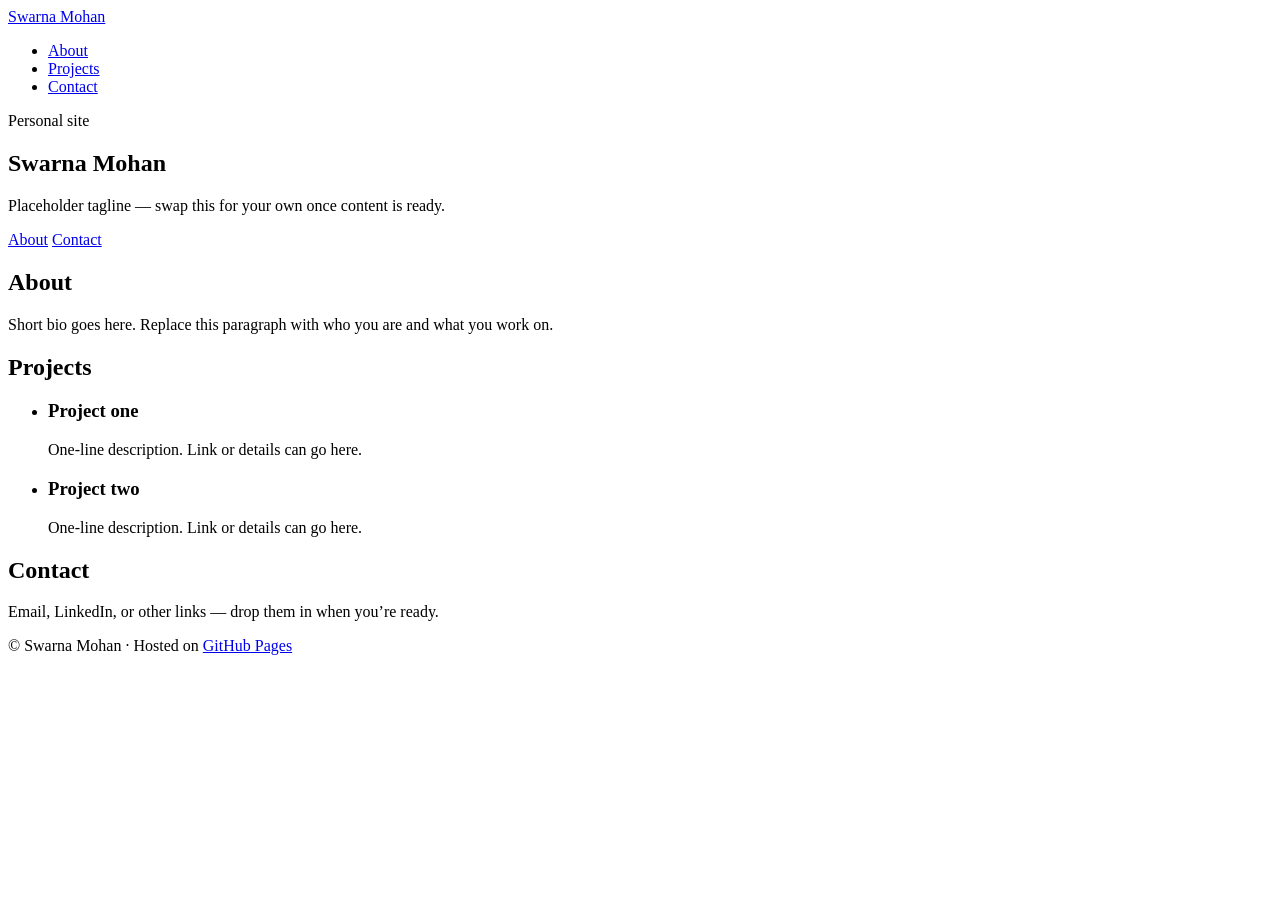
==== index.html @ 333e2494 "Add starter Pages site: index.html" ====
<!DOCTYPE html>
<html lang="en">
<head>
  <meta charset="utf-8">
  <meta name="viewport" content="width=device-width, initial-scale=1">
  <meta name="description" content="Swarna Mohan — personal site">
  <title>Swarna Mohan</title>
  <link rel="stylesheet" href="styles.css">
</head>
<body>
  <header class="site-header">
    <nav class="nav" aria-label="Primary">
      <a class="logo" href="#top">Swarna Mohan</a>
      <ul>
        <li><a href="#about">About</a></li>
        <li><a href="#projects">Projects</a></li>
        <li><a href="#contact">Contact</a></li>
      </ul>
    </nav>
  </header>

  <main id="top">
    <section class="hero">
      <p class="eyebrow">Personal site</p>
      <h1>Swarna Mohan</h1>
      <p class="tagline">Placeholder tagline — swap this for your own once content is ready.</p>
      <p class="actions">
        <a class="button" href="#about">About</a>
        <a class="button button-ghost" href="#contact">Contact</a>
      </p>
    </section>

    <section id="about" class="section">
      <h2>About</h2>
      <p>Short bio goes here. Replace this paragraph with who you are and what you work on.</p>
    </section>

    <section id="projects" class="section">
      <h2>Projects</h2>
      <ul class="card-list">
        <li class="card">
          <h3>Project one</h3>
          <p>One-line description. Link or details can go here.</p>
        </li>
        <li class="card">
          <h3>Project two</h3>
          <p>One-line description. Link or details can go here.</p>
        </li>
      </ul>
    </section>

    <section id="contact" class="section">
      <h2>Contact</h2>
      <p>Email, LinkedIn, or other links — drop them in when you’re ready.</p>
    </section>
  </main>

  <footer class="site-footer">
    <p>© <span id="year"></span> Swarna Mohan · Hosted on <a href="https://pages.github.com/">GitHub Pages</a></p>
  </footer>
  <script src="script.js"></script>
</body>
</html>
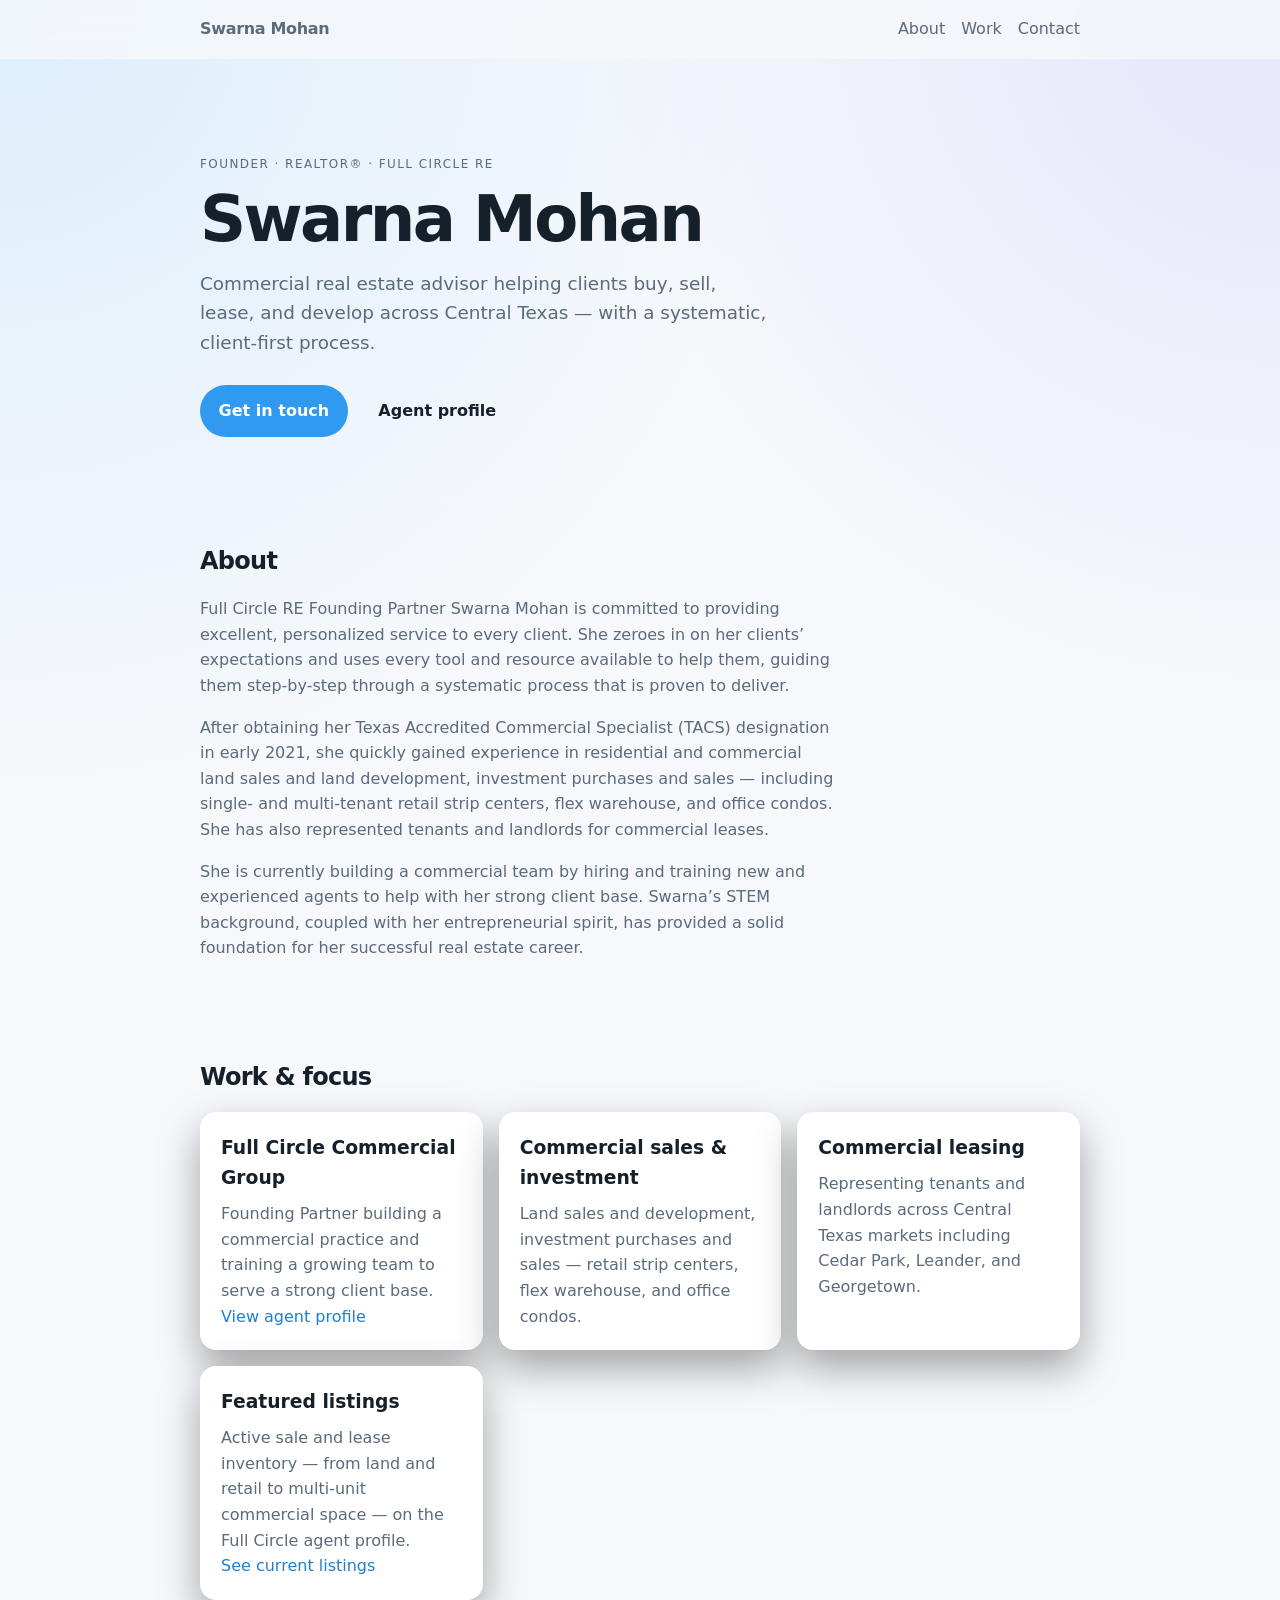
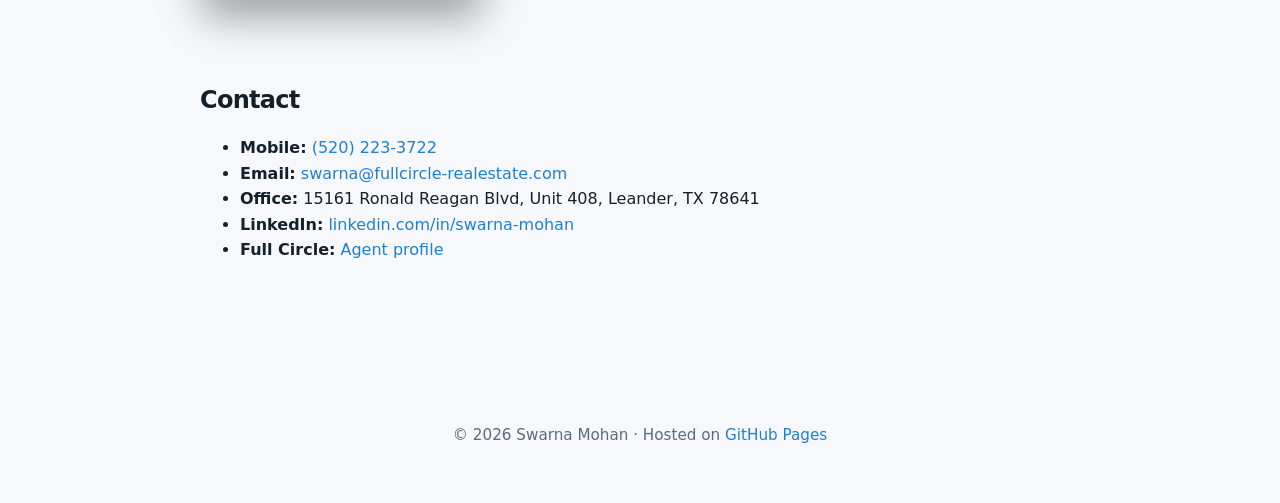
==== commit 21a3400a: "Update site with Full Circle bio, work, and contact" ====
--- a/index.html
+++ b/index.html
@@ -3,8 +3,8 @@
 <head>
   <meta charset="utf-8">
   <meta name="viewport" content="width=device-width, initial-scale=1">
-  <meta name="description" content="Swarna Mohan — personal site">
-  <title>Swarna Mohan</title>
+  <meta name="description" content="Swarna Mohan — Founder, Realtor®, Full Circle RE. Commercial real estate in Central Texas.">
+  <title>Swarna Mohan | Founder &amp; Realtor®</title>
   <link rel="stylesheet" href="styles.css">
 </head>
 <body>
@@ -13,7 +13,7 @@
       <a class="logo" href="#top">Swarna Mohan</a>
       <ul>
         <li><a href="#about">About</a></li>
-        <li><a href="#projects">Projects</a></li>
+        <li><a href="#work">Work</a></li>
         <li><a href="#contact">Contact</a></li>
       </ul>
     </nav>
@@ -21,37 +21,55 @@
 
   <main id="top">
     <section class="hero">
-      <p class="eyebrow">Personal site</p>
+      <p class="eyebrow">Founder · Realtor® · Full Circle RE</p>
       <h1>Swarna Mohan</h1>
-      <p class="tagline">Placeholder tagline — swap this for your own once content is ready.</p>
+      <p class="tagline">Commercial real estate advisor helping clients buy, sell, lease, and develop across Central Texas — with a systematic, client-first process.</p>
       <p class="actions">
-        <a class="button" href="#about">About</a>
-        <a class="button button-ghost" href="#contact">Contact</a>
+        <a class="button" href="#contact">Get in touch</a>
+        <a class="button button-ghost" href="https://fullcirclecommercialgroup.com/agent-profile/swarna-mohan" target="_blank" rel="noopener noreferrer">Agent profile</a>
       </p>
     </section>
 
     <section id="about" class="section">
       <h2>About</h2>
-      <p>Short bio goes here. Replace this paragraph with who you are and what you work on.</p>
+      <p>Full Circle RE Founding Partner Swarna Mohan is committed to providing excellent, personalized service to every client. She zeroes in on her clients’ expectations and uses every tool and resource available to help them, guiding them step-by-step through a systematic process that is proven to deliver.</p>
+      <p>After obtaining her Texas Accredited Commercial Specialist (TACS) designation in early 2021, she quickly gained experience in residential and commercial land sales and land development, investment purchases and sales — including single- and multi-tenant retail strip centers, flex warehouse, and office condos. She has also represented tenants and landlords for commercial leases.</p>
+      <p>She is currently building a commercial team by hiring and training new and experienced agents to help with her strong client base. Swarna’s STEM background, coupled with her entrepreneurial spirit, has provided a solid foundation for her successful real estate career.</p>
     </section>
 
-    <section id="projects" class="section">
-      <h2>Projects</h2>
+    <section id="work" class="section">
+      <h2>Work &amp; focus</h2>
       <ul class="card-list">
         <li class="card">
-          <h3>Project one</h3>
-          <p>One-line description. Link or details can go here.</p>
+          <h3>Full Circle Commercial Group</h3>
+          <p>Founding Partner building a commercial practice and training a growing team to serve a strong client base.</p>
+          <p><a href="https://fullcirclecommercialgroup.com/agent-profile/swarna-mohan" target="_blank" rel="noopener noreferrer">View agent profile</a></p>
         </li>
         <li class="card">
-          <h3>Project two</h3>
-          <p>One-line description. Link or details can go here.</p>
+          <h3>Commercial sales &amp; investment</h3>
+          <p>Land sales and development, investment purchases and sales — retail strip centers, flex warehouse, and office condos.</p>
+        </li>
+        <li class="card">
+          <h3>Commercial leasing</h3>
+          <p>Representing tenants and landlords across Central Texas markets including Cedar Park, Leander, and Georgetown.</p>
+        </li>
+        <li class="card">
+          <h3>Featured listings</h3>
+          <p>Active sale and lease inventory — from land and retail to multi-unit commercial space — on the Full Circle agent profile.</p>
+          <p><a href="https://fullcirclecommercialgroup.com/agent-profile/swarna-mohan" target="_blank" rel="noopener noreferrer">See current listings</a></p>
         </li>
       </ul>
     </section>
 
     <section id="contact" class="section">
       <h2>Contact</h2>
-      <p>Email, LinkedIn, or other links — drop them in when you’re ready.</p>
+      <ul class="contact-list">
+        <li><strong>Mobile:</strong> <a href="tel:+15202233722">(520) 223-3722</a></li>
+        <li><strong>Email:</strong> <a href="mailto:swarna@fullcircle-realestate.com">swarna@fullcircle-realestate.com</a></li>
+        <li><strong>Office:</strong> 15161 Ronald Reagan Blvd, Unit 408, Leander, TX 78641</li>
+        <li><strong>LinkedIn:</strong> <a href="https://www.linkedin.com/in/swarna-mohan" target="_blank" rel="noopener noreferrer">linkedin.com/in/swarna-mohan</a></li>
+        <li><strong>Full Circle:</strong> <a href="https://fullcirclecommercialgroup.com/agent-profile/swarna-mohan" target="_blank" rel="noopener noreferrer">Agent profile</a></li>
+      </ul>
     </section>
   </main>
 
--- a/styles.css
+++ b/styles.css
@@ -0,0 +1,164 @@
+:root {
+  color-scheme: light dark;
+  --bg: #0f1419;
+  --surface: #1a222c;
+  --text: #e8eef5;
+  --muted: #9aabbc;
+  --accent: #5bb8ff;
+  --accent-strong: #2f9aef;
+  --border: rgba(255, 255, 255, 0.08);
+  --shadow: 0 18px 40px rgba(0, 0, 0, 0.35);
+  --radius: 16px;
+  --max: 920px;
+  font-family: "Segoe UI", system-ui, -apple-system, sans-serif;
+}
+
+@media (prefers-color-scheme: light) {
+  :root {
+    --bg: #f6f8fb;
+    --surface: #ffffff;
+    --text: #15202b;
+    --muted: #5b6b7c;
+    --accent: #1f7fd1;
+  }
+}
+
+* { box-sizing: border-box; }
+html { scroll-behavior: smooth; }
+body {
+  margin: 0;
+  background:
+    radial-gradient(circle at top left, rgba(91, 184, 255, 0.16), transparent 32%),
+    radial-gradient(circle at top right, rgba(120, 90, 255, 0.12), transparent 28%),
+    var(--bg);
+  color: var(--text);
+  line-height: 1.6;
+  min-height: 100vh;
+}
+
+a { color: var(--accent); text-decoration: none; }
+a:hover { text-decoration: underline; }
+
+.site-header {
+  position: sticky;
+  top: 0;
+  backdrop-filter: blur(12px);
+  background: color-mix(in srgb, var(--bg) 82%, transparent);
+  border-bottom: 1px solid var(--border);
+  z-index: 10;
+}
+
+.nav {
+  max-width: var(--max);
+  margin: 0 auto;
+  padding: 1rem 1.25rem;
+  display: flex;
+  align-items: center;
+  justify-content: space-between;
+  gap: 1rem;
+}
+
+.logo {
+  color: var(--text);
+  font-weight: 700;
+  letter-spacing: -0.02em;
+}
+
+.nav ul {
+  display: flex;
+  gap: 1rem;
+  list-style: none;
+  margin: 0;
+  padding: 0;
+}
+
+.nav a { color: var(--muted); }
+.nav a:hover, .logo:hover { color: var(--text); text-decoration: none; }
+
+main { max-width: var(--max); margin: 0 auto; padding: 2rem 1.25rem 4rem; }
+
+.hero {
+  padding: 4rem 0 3rem;
+}
+
+.eyebrow {
+  text-transform: uppercase;
+  letter-spacing: 0.12em;
+  font-size: 0.75rem;
+  color: var(--muted);
+  margin: 0 0 0.75rem;
+}
+
+.hero h1 {
+  font-size: clamp(2.4rem, 6vw, 4rem);
+  line-height: 1.05;
+  letter-spacing: -0.04em;
+  margin: 0 0 1rem;
+}
+
+.tagline {
+  font-size: 1.15rem;
+  color: var(--muted);
+  max-width: 36rem;
+  margin: 0 0 1.75rem;
+}
+
+.actions { display: flex; flex-wrap: wrap; gap: 0.75rem; }
+
+.button {
+  display: inline-flex;
+  align-items: center;
+  justify-content: center;
+  padding: 0.75rem 1.1rem;
+  border-radius: 999px;
+  background: var(--accent-strong);
+  color: white;
+  font-weight: 600;
+  text-decoration: none;
+  border: 1px solid transparent;
+}
+
+.button:hover { filter: brightness(1.05); text-decoration: none; }
+
+.button-ghost {
+  background: transparent;
+  color: var(--text);
+  border-color: var(--border);
+}
+
+.section { padding: 2.5rem 0; border-top: 1px solid var(--border); }
+.section h2 { margin: 0 0 1rem; letter-spacing: -0.03em; }
+.section p { color: var(--muted); max-width: 40rem; }
+
+.card-list {
+  list-style: none;
+  margin: 0;
+  padding: 0;
+  display: grid;
+  gap: 1rem;
+  grid-template-columns: repeat(auto-fit, minmax(240px, 1fr));
+}
+
+.card {
+  background: var(--surface);
+  border: 1px solid var(--border);
+  border-radius: var(--radius);
+  padding: 1.25rem;
+  box-shadow: var(--shadow);
+}
+
+.card h3 { margin: 0 0 0.5rem; }
+.card p { margin: 0; }
+
+.site-footer {
+  border-top: 1px solid var(--border);
+  padding: 1.5rem 1.25rem 2.5rem;
+  text-align: center;
+  color: var(--muted);
+  font-size: 0.95rem;
+}
+
+@media (max-width: 640px) {
+  .nav ul { gap: 0.75rem; font-size: 0.95rem; }
+  .hero { padding-top: 2.5rem; }
+}
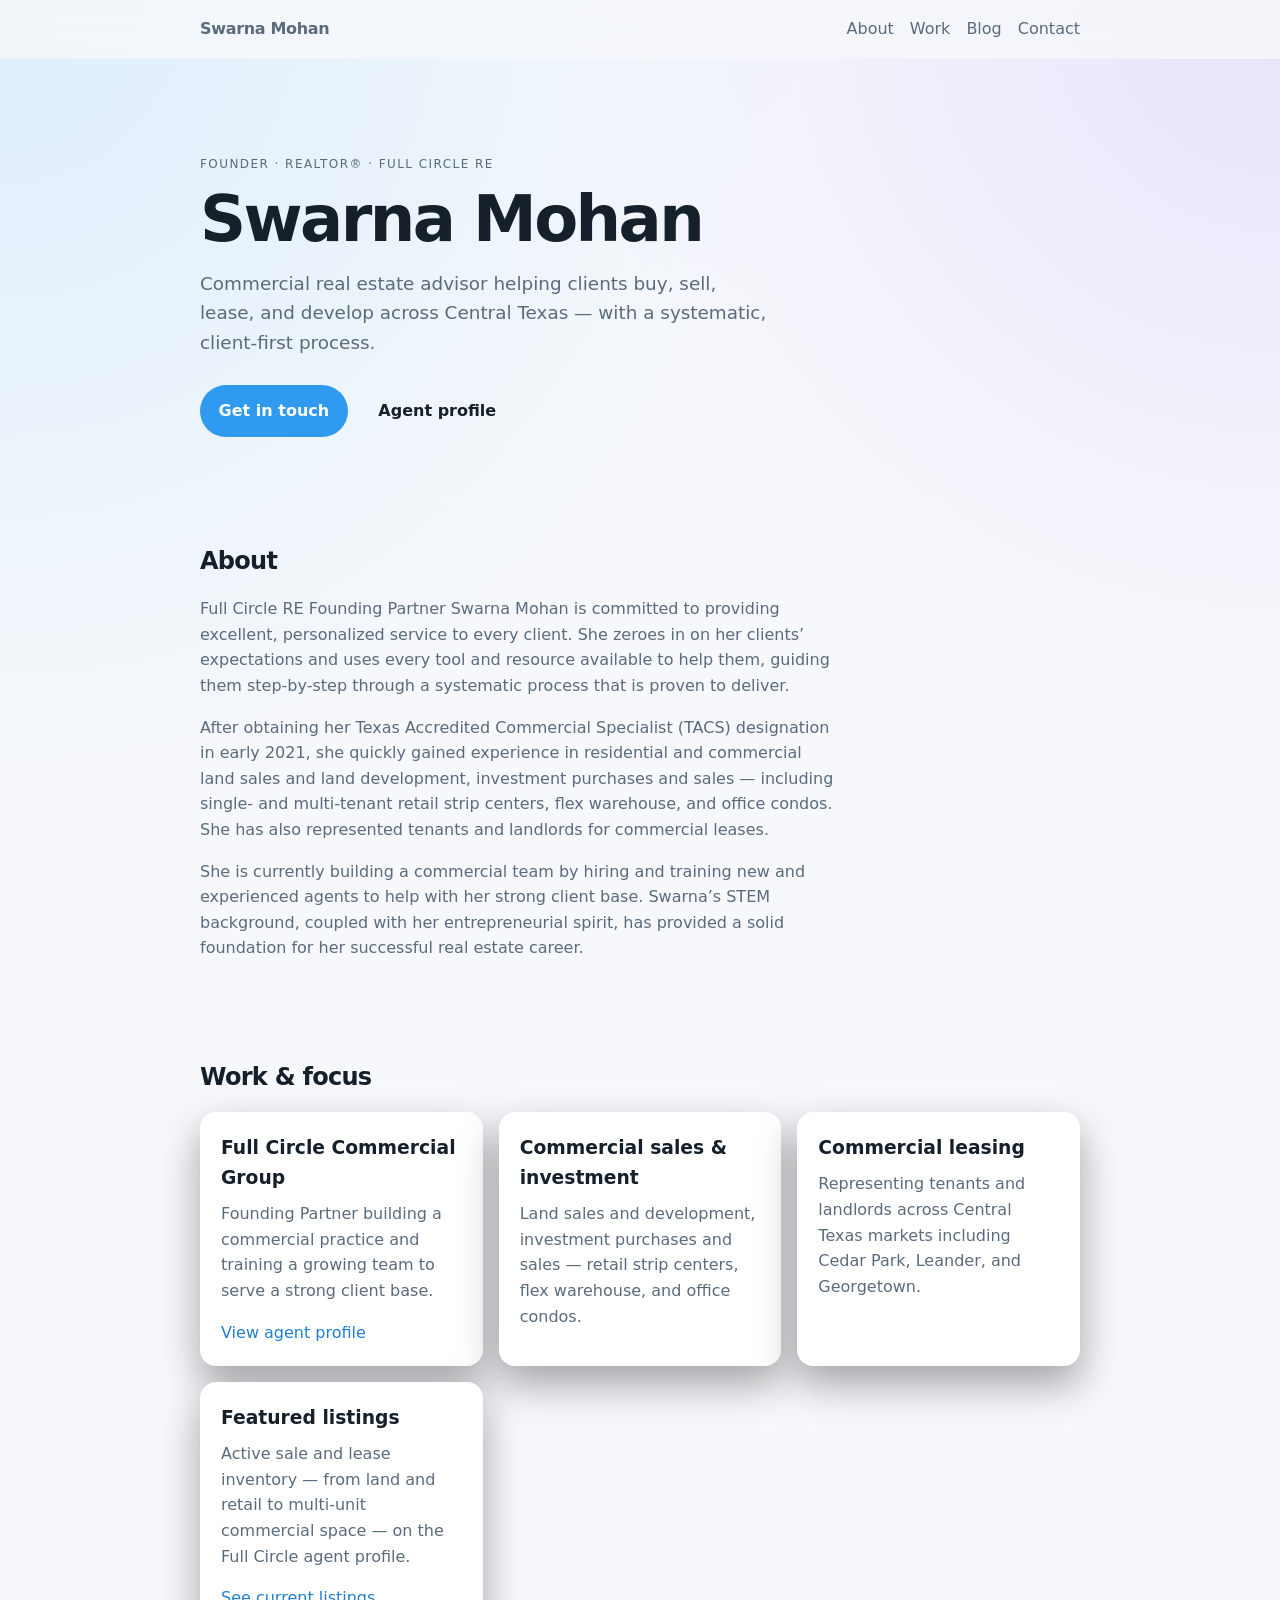
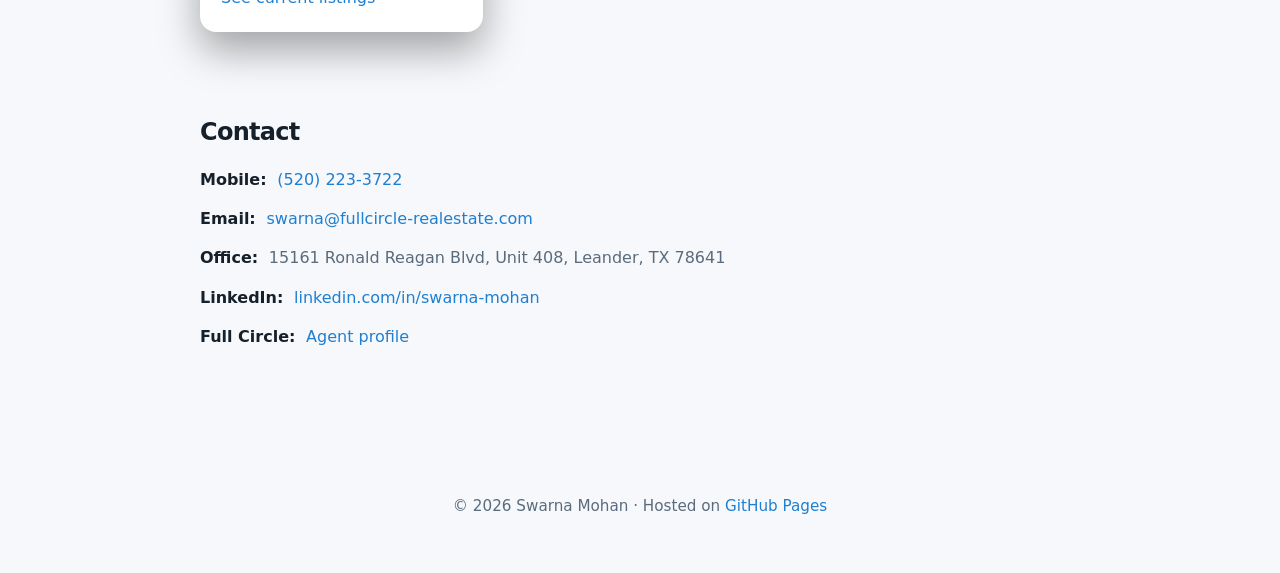
==== commit 6a9eef03: "Add Blog link to site navigation" ====
--- a/index.html
+++ b/index.html
@@ -14,6 +14,7 @@
       <ul>
         <li><a href="#about">About</a></li>
         <li><a href="#work">Work</a></li>
+        <li><a href="blog.html">Blog</a></li>
         <li><a href="#contact">Contact</a></li>
       </ul>
     </nav>
--- a/styles.css
+++ b/styles.css
@@ -162,3 +162,15 @@
   .nav ul { gap: 0.75rem; font-size: 0.95rem; }
   .hero { padding-top: 2.5rem; }
 }
+
+.contact-list {
+  list-style: none;
+  margin: 0;
+  padding: 0;
+  display: grid;
+  gap: 0.85rem;
+  color: var(--muted);
+  max-width: 40rem;
+}
+.contact-list strong { color: var(--text); margin-right: 0.35rem; }
+.section p + p { margin-top: 1rem; }
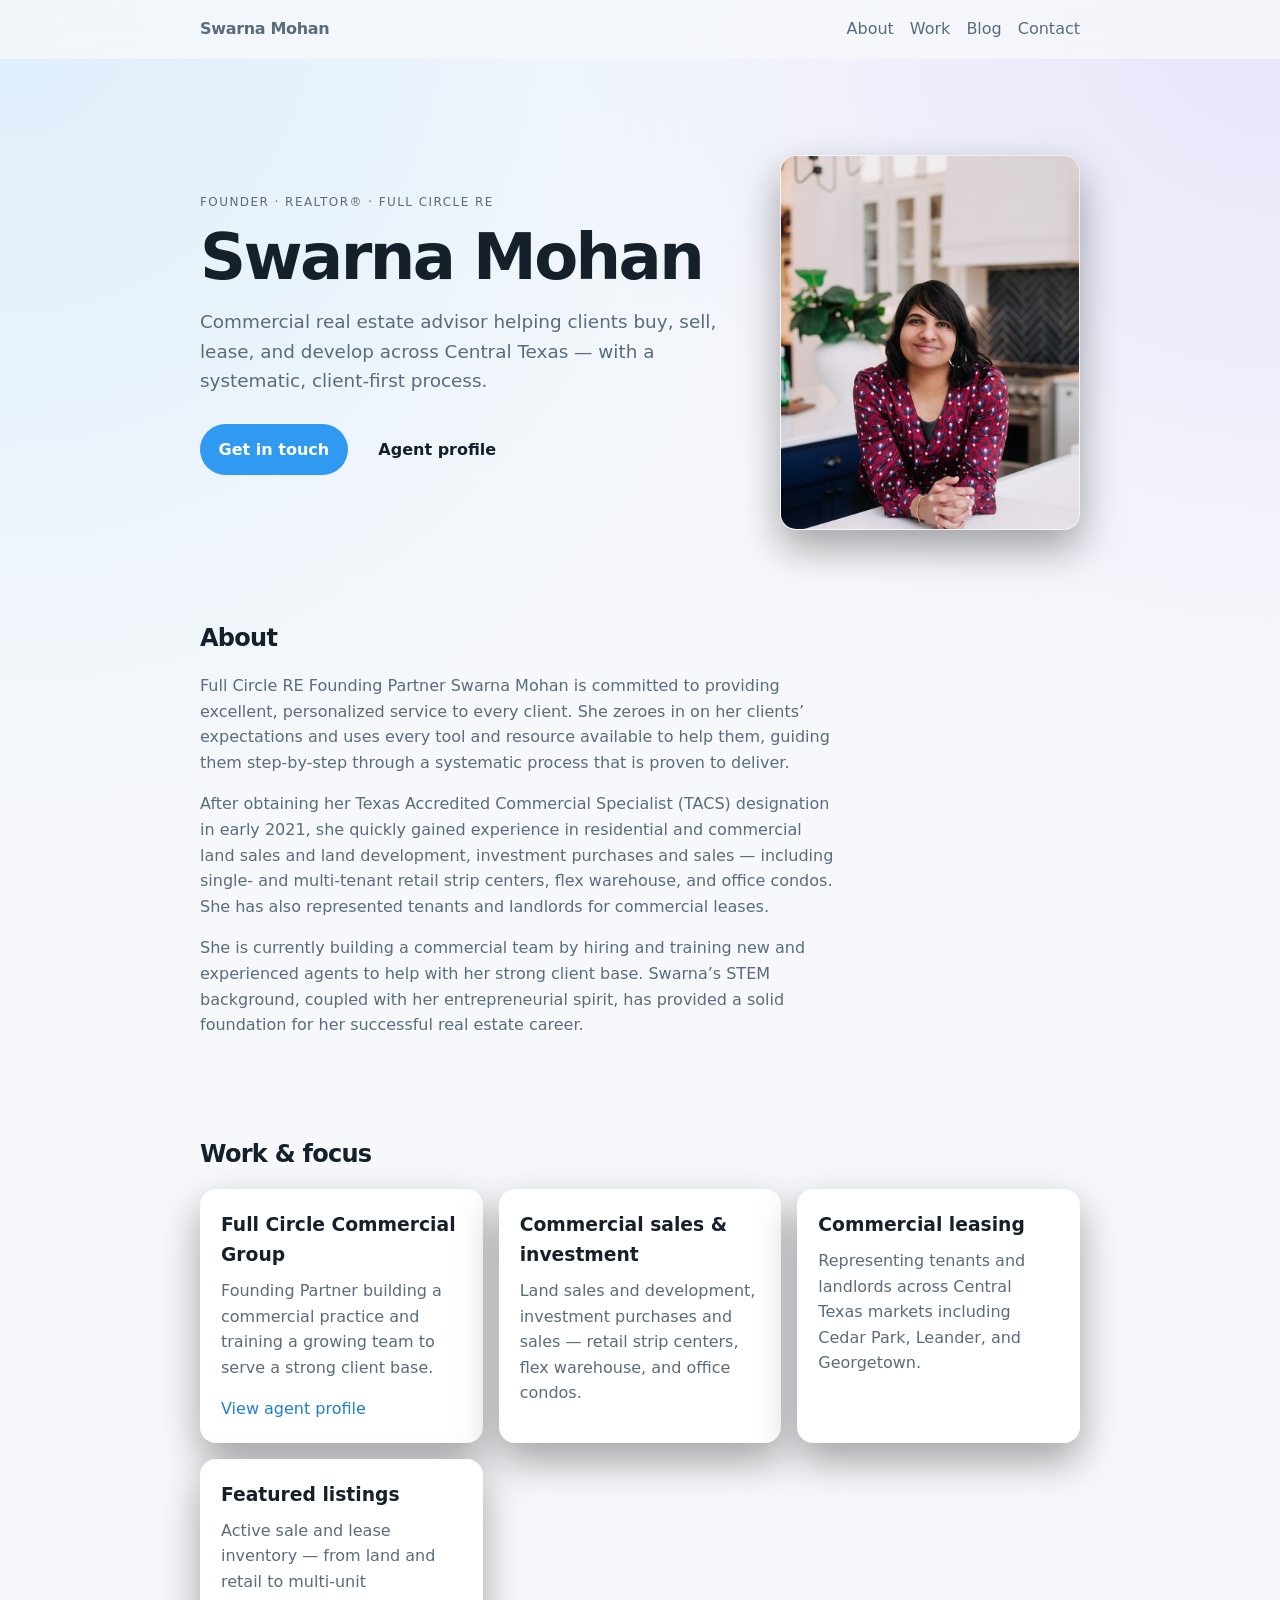
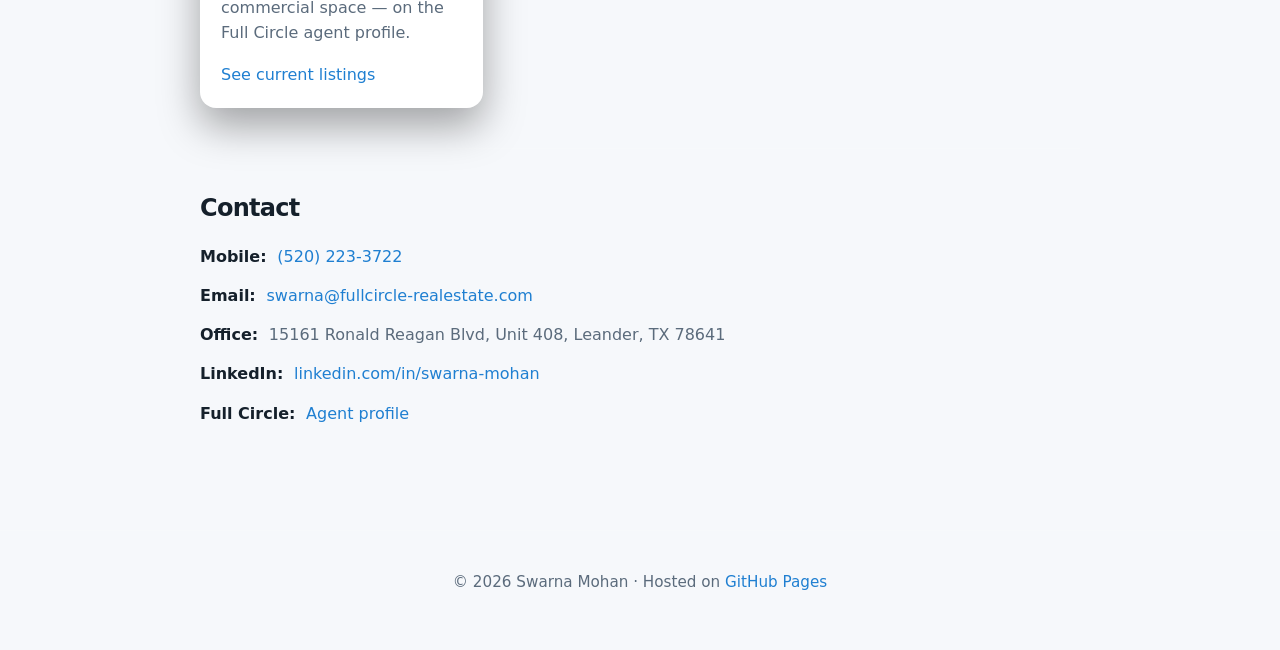
==== commit 6980a4dc: "Add professional headshot to homepage hero - Add web-optimized portrait images/swarna-mohan.jpg (800" ====
--- a/index.html
+++ b/index.html
@@ -5,6 +5,13 @@
   <meta name="viewport" content="width=device-width, initial-scale=1">
   <meta name="description" content="Swarna Mohan — Founder, Realtor®, Full Circle RE. Commercial real estate in Central Texas.">
   <title>Swarna Mohan | Founder &amp; Realtor®</title>
+  <meta property="og:title" content="Swarna Mohan | Founder &amp; Realtor®">
+  <meta property="og:description" content="Swarna Mohan — Founder, Realtor®, Full Circle RE. Commercial real estate in Central Texas.">
+  <meta property="og:type" content="website">
+  <meta property="og:url" content="https://swarna-fullcircle.github.io/">
+  <meta property="og:image" content="https://swarna-fullcircle.github.io/images/swarna-mohan.jpg">
+  <meta property="og:image:alt" content="Swarna Mohan, Founder and Realtor at Full Circle RE">
+  <meta name="twitter:card" content="summary_large_image">
   <link rel="stylesheet" href="styles.css">
 </head>
 <body>
@@ -22,13 +29,22 @@
 
   <main id="top">
     <section class="hero">
-      <p class="eyebrow">Founder · Realtor® · Full Circle RE</p>
-      <h1>Swarna Mohan</h1>
-      <p class="tagline">Commercial real estate advisor helping clients buy, sell, lease, and develop across Central Texas — with a systematic, client-first process.</p>
-      <p class="actions">
-        <a class="button" href="#contact">Get in touch</a>
-        <a class="button button-ghost" href="https://fullcirclecommercialgroup.com/agent-profile/swarna-mohan" target="_blank" rel="noopener noreferrer">Agent profile</a>
-      </p>
+      <div class="hero-text">
+        <p class="eyebrow">Founder · Realtor® · Full Circle RE</p>
+        <h1>Swarna Mohan</h1>
+        <p class="tagline">Commercial real estate advisor helping clients buy, sell, lease, and develop across Central Texas — with a systematic, client-first process.</p>
+        <p class="actions">
+          <a class="button" href="#contact">Get in touch</a>
+          <a class="button button-ghost" href="https://fullcirclecommercialgroup.com/agent-profile/swarna-mohan" target="_blank" rel="noopener noreferrer">Agent profile</a>
+        </p>
+      </div>
+      <figure class="hero-photo">
+        <img src="images/swarna-mohan.jpg"
+             srcset="images/swarna-mohan-400.jpg 400w, images/swarna-mohan.jpg 800w"
+             sizes="(max-width: 720px) 260px, 300px"
+             width="800" height="1199"
+             alt="Swarna Mohan, Founder and Realtor at Full Circle RE">
+      </figure>
     </section>
 
     <section id="about" class="section">
--- a/styles.css
+++ b/styles.css
@@ -79,6 +79,38 @@
 
 .hero {
   padding: 4rem 0 3rem;
+  display: grid;
+  grid-template-columns: minmax(0, 1fr) auto;
+  align-items: center;
+  gap: 2.5rem;
+}
+
+.hero-photo {
+  margin: 0;
+  width: 300px;
+}
+
+.hero-photo img {
+  display: block;
+  width: 100%;
+  height: auto;
+  aspect-ratio: 4 / 5;
+  object-fit: cover;
+  object-position: 50% 30%;
+  border-radius: var(--radius);
+  border: 1px solid var(--border);
+  box-shadow: var(--shadow);
+}
+
+@media (max-width: 720px) {
+  .hero {
+    grid-template-columns: 1fr;
+    gap: 2rem;
+  }
+  .hero-photo {
+    order: -1;
+    width: min(260px, 70vw);
+  }
 }
 
 .eyebrow {
@@ -174,3 +206,30 @@
 }
 .contact-list strong { color: var(--text); margin-right: 0.35rem; }
 .section p + p { margin-top: 1rem; }
+
+.blog-main { max-width: var(--max); margin: 0 auto; padding: 2rem 1.25rem 4rem; }
+.blog-hero { padding-bottom: 1.5rem; }
+.blog-hero .meta, .blog-meta { color: var(--muted); font-size: 0.95rem; }
+.blog-list { display: grid; gap: 1.25rem; border-top: none; padding-top: 0; }
+.blog-card {
+  background: var(--surface);
+  border: 1px solid var(--border);
+  border-radius: var(--radius);
+  padding: 1.35rem 1.4rem;
+  box-shadow: var(--shadow);
+}
+.blog-card.featured { border-color: color-mix(in srgb, var(--accent) 45%, var(--border)); }
+.blog-kicker {
+  margin: 0 0 0.45rem;
+  text-transform: uppercase;
+  letter-spacing: 0.1em;
+  font-size: 0.72rem;
+  color: var(--accent);
+}
+.blog-card h2 { margin: 0 0 0.45rem; font-size: 1.25rem; letter-spacing: -0.02em; }
+.blog-card h2 a { color: var(--text); text-decoration: none; }
+.blog-card h2 a:hover { color: var(--accent); }
+.blog-card p { color: var(--muted); }
+.text-link { font-weight: 600; }
+.disclaimer p { font-size: 0.9rem; color: var(--muted); max-width: 40rem; }
+.nav a[aria-current="page"] { color: var(--text); font-weight: 600; }
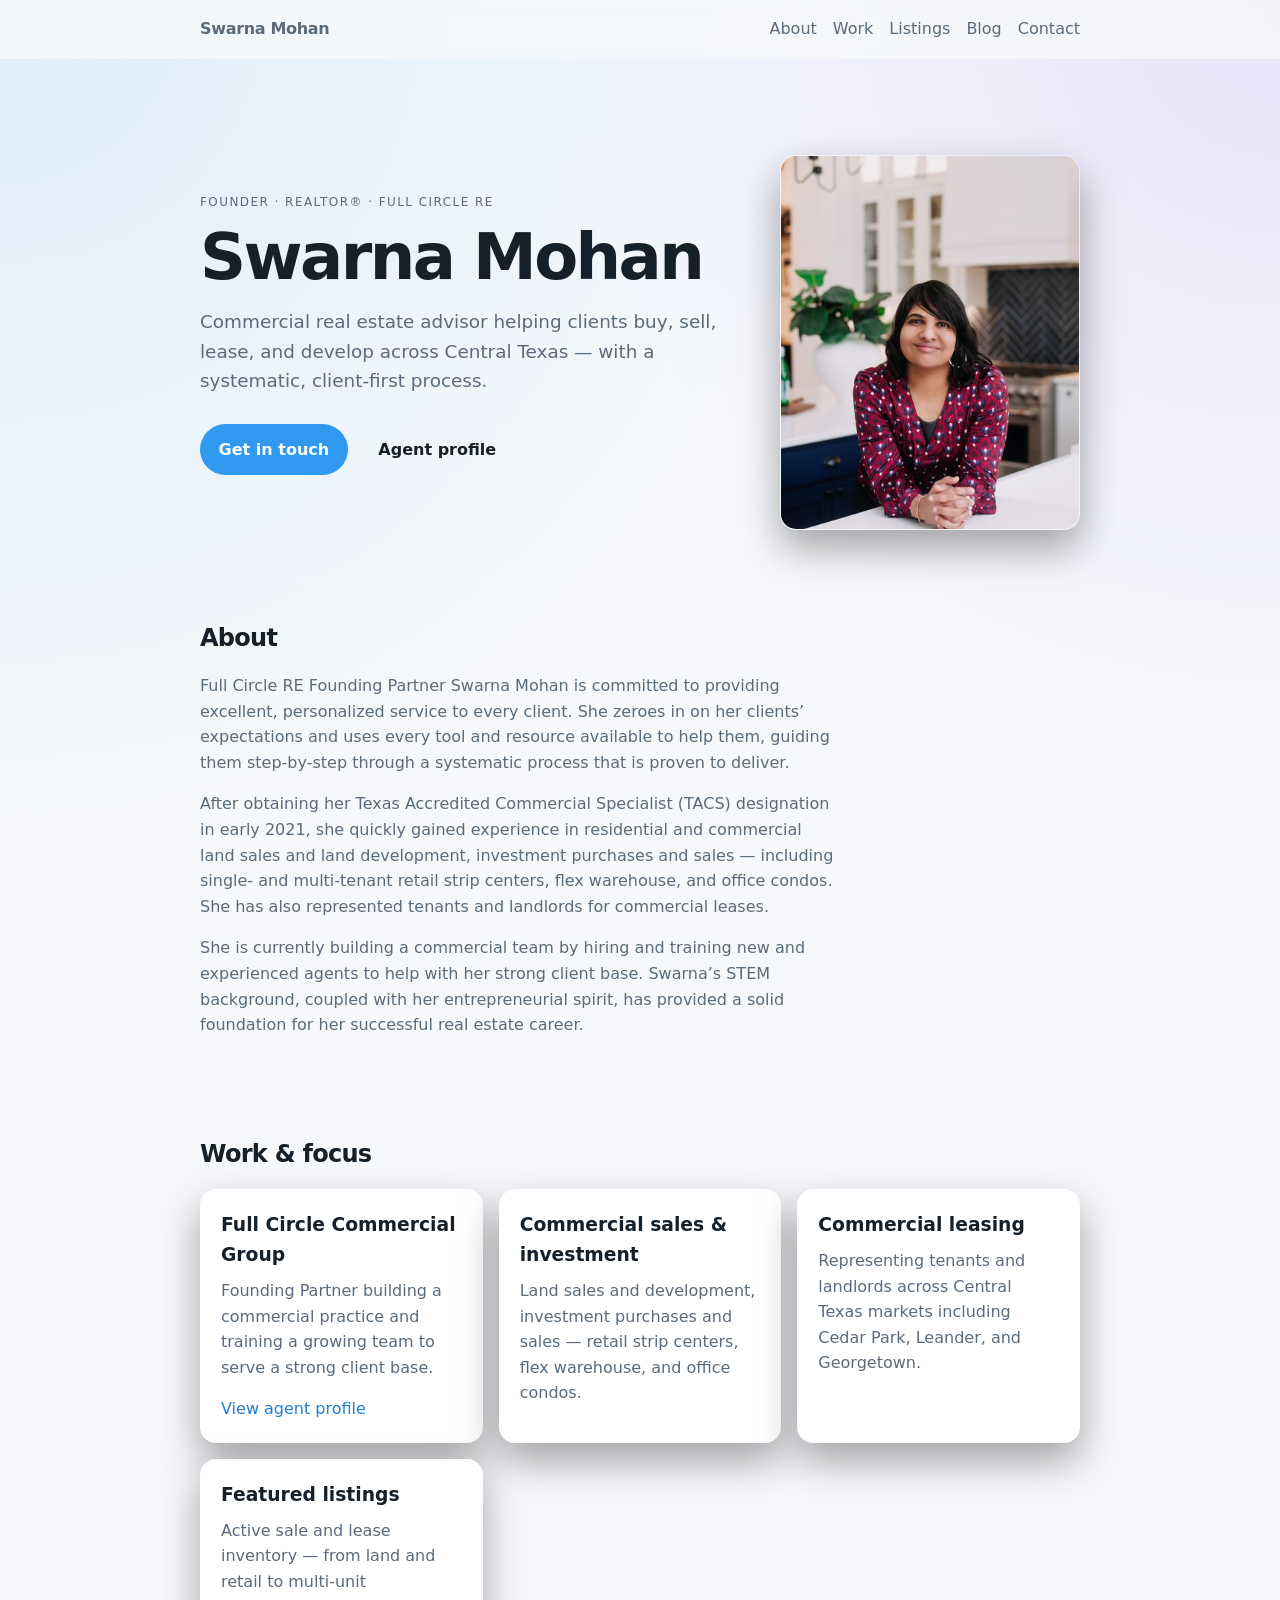
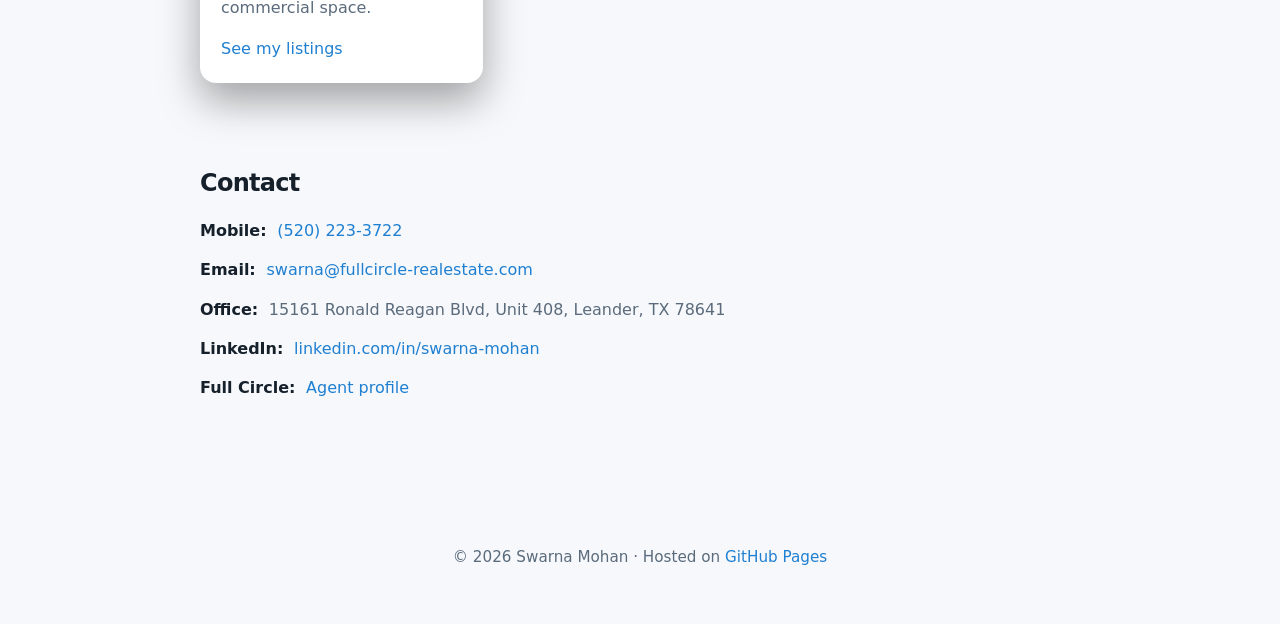
==== commit e0d331c0: "Add Listings page with current Full Circle listings; add Listings to nav" ====
--- a/index.html
+++ b/index.html
@@ -21,6 +21,7 @@
       <ul>
         <li><a href="#about">About</a></li>
         <li><a href="#work">Work</a></li>
+        <li><a href="listings.html">Listings</a></li>
         <li><a href="blog.html">Blog</a></li>
         <li><a href="#contact">Contact</a></li>
       </ul>
@@ -72,8 +73,8 @@
         </li>
         <li class="card">
           <h3>Featured listings</h3>
-          <p>Active sale and lease inventory — from land and retail to multi-unit commercial space — on the Full Circle agent profile.</p>
-          <p><a href="https://fullcirclecommercialgroup.com/agent-profile/swarna-mohan" target="_blank" rel="noopener noreferrer">See current listings</a></p>
+          <p>Active sale and lease inventory — from land and retail to multi-unit commercial space.</p>
+          <p><a href="listings.html">See my listings</a></p>
         </li>
       </ul>
     </section>
--- a/styles.css
+++ b/styles.css
@@ -233,3 +233,76 @@
 .text-link { font-weight: 600; }
 .disclaimer p { font-size: 0.9rem; color: var(--muted); max-width: 40rem; }
 .nav a[aria-current="page"] { color: var(--text); font-weight: 600; }
+
+/* Listings page */
+.listings-page .nav { max-width: 1120px; }
+.listings-main { max-width: 1120px; margin: 0 auto; padding: 2rem 1.25rem 4rem; }
+.listings-hero { display: block; padding: 3rem 0 2rem; }
+.listings-section { padding-top: 2rem; }
+.listing-grid {
+  list-style: none;
+  margin: 0;
+  padding: 0;
+  display: grid;
+  gap: 1.25rem;
+  grid-template-columns: repeat(auto-fill, minmax(300px, 1fr));
+}
+.listing-card {
+  display: flex;
+  flex-direction: column;
+  background: var(--surface);
+  border: 1px solid var(--border);
+  border-radius: var(--radius);
+  box-shadow: var(--shadow);
+  overflow: hidden;
+}
+.listing-photo { display: block; background: var(--border); }
+.listing-photo img {
+  display: block;
+  width: 100%;
+  height: auto;
+  aspect-ratio: 16 / 10;
+  object-fit: cover;
+}
+.listing-body {
+  display: flex;
+  flex-direction: column;
+  gap: 0.35rem;
+  padding: 1rem 1.15rem 1.2rem;
+  flex: 1;
+}
+.listing-body h3 { margin: 0.15rem 0 0; font-size: 1.1rem; letter-spacing: -0.01em; line-height: 1.3; }
+.listing-body p { margin: 0; max-width: none; }
+.listing-badges { display: flex; flex-wrap: wrap; gap: 0.4rem; }
+.badge {
+  display: inline-block;
+  padding: 0.15rem 0.6rem;
+  border-radius: 999px;
+  font-size: 0.72rem;
+  font-weight: 700;
+  letter-spacing: 0.06em;
+  text-transform: uppercase;
+  border: 1px solid var(--border);
+  color: var(--muted);
+}
+.badge-sale { background: color-mix(in srgb, #2fbf71 18%, transparent); color: #2fbf71; border-color: color-mix(in srgb, #2fbf71 40%, transparent); }
+.badge-lease { background: color-mix(in srgb, var(--accent) 18%, transparent); color: var(--accent); border-color: color-mix(in srgb, var(--accent) 40%, transparent); }
+.listing-address { color: var(--muted); font-size: 0.92rem; }
+.listing-price { color: var(--text) !important; font-weight: 700; font-size: 1.02rem; }
+.listing-size { color: var(--muted); font-size: 0.92rem; }
+.listing-desc {
+  color: var(--muted);
+  font-size: 0.92rem;
+  display: -webkit-box;
+  -webkit-line-clamp: 3;
+  -webkit-box-orient: vertical;
+  overflow: hidden;
+}
+.listing-button { margin-top: auto; align-self: flex-start; padding: 0.55rem 1rem; font-size: 0.92rem; }
+.listing-desc + .listing-button { margin-top: 0.75rem; }
+.listings-note { margin-top: 1.75rem !important; font-size: 0.9rem; color: var(--muted); max-width: 48rem !important; }
+.listings-cta .actions { margin-top: 1rem; }
+@media (max-width: 640px) {
+  .listing-grid { grid-template-columns: 1fr; }
+  .nav { flex-wrap: wrap; }
+}
